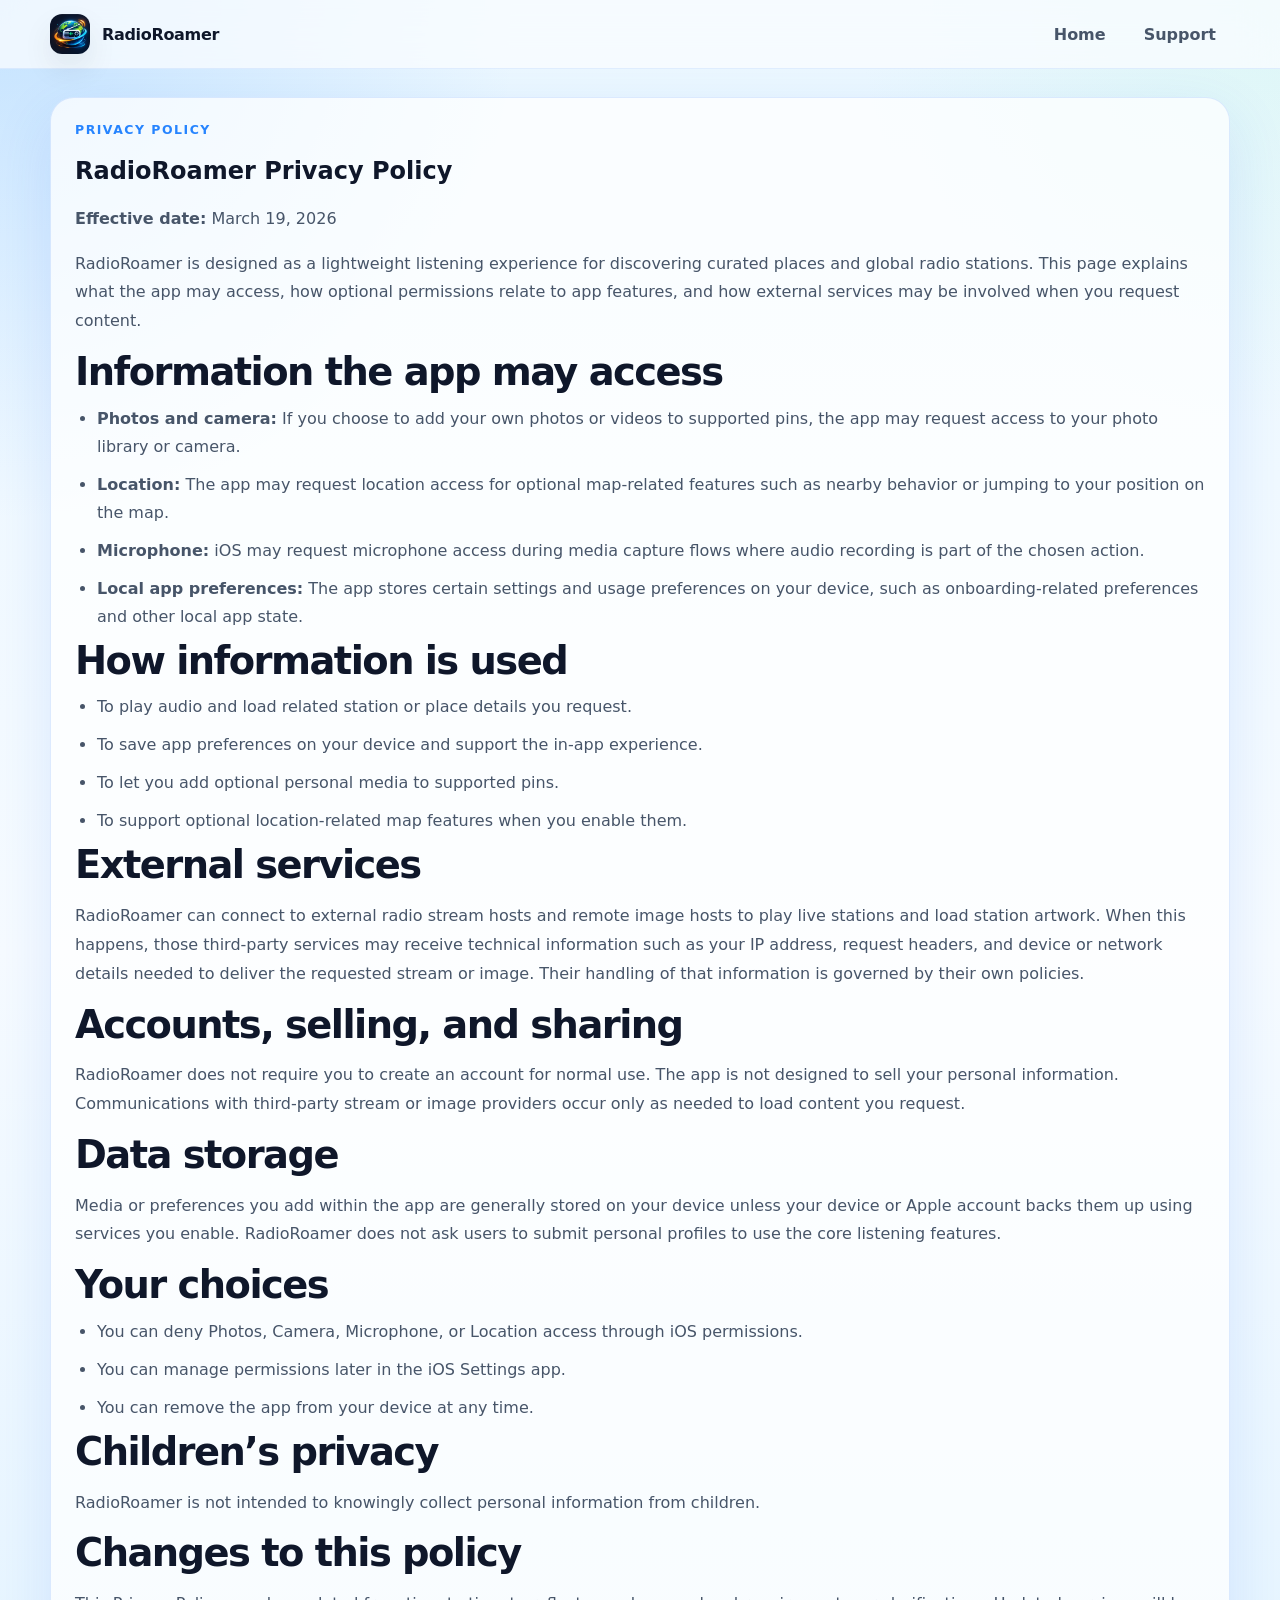
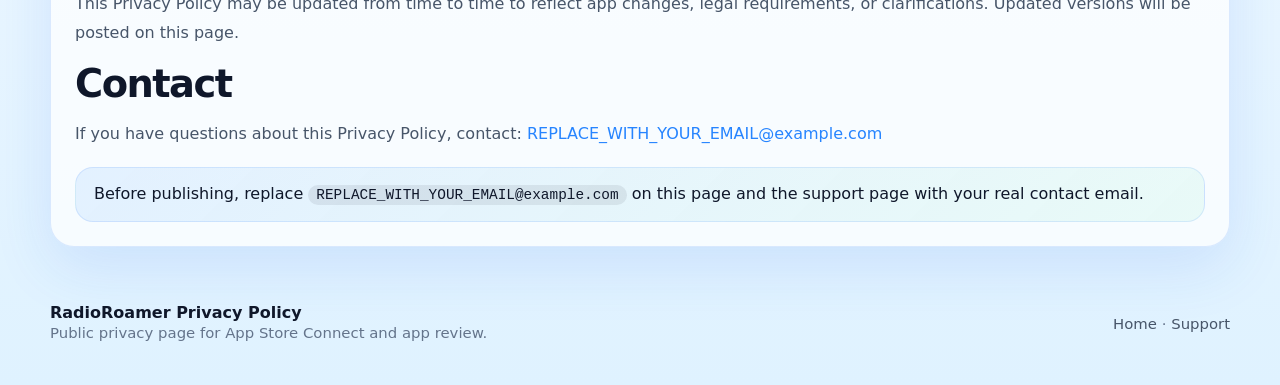
==== privacy/index.html @ 7af18050 "support_webpages" ====
<!doctype html>
<html lang="en">
<head>
  <meta charset="utf-8">
  <meta name="viewport" content="width=device-width, initial-scale=1">
  <title>RadioRoamer Privacy Policy</title>
  <meta name="description" content="Privacy Policy for the RadioRoamer iPhone app.">
  <link rel="stylesheet" href="../styles.css">
</head>
<body>
  <header class="site-header">
    <div class="container nav">
      <a class="brand" href="../">
        <span class="brand-mark"><img src="../assets/app-logo.png" alt="RadioRoamer app icon"></span>
        <span>RadioRoamer</span>
      </a>
      <nav class="nav-links" aria-label="Primary">
        <a href="../">Home</a>
        <a href="../support/">Support</a>
      </nav>
    </div>
  </header>

  <main class="section">
    <div class="container">
      <article class="card content-card">
        <div class="kicker">Privacy Policy</div>
        <h1>RadioRoamer Privacy Policy</h1>
        <p><strong>Effective date:</strong> March 19, 2026</p>
        <p>RadioRoamer is designed as a lightweight listening experience for discovering curated places and global radio stations. This page explains what the app may access, how optional permissions relate to app features, and how external services may be involved when you request content.</p>

        <h2>Information the app may access</h2>
        <ul>
          <li><strong>Photos and camera:</strong> If you choose to add your own photos or videos to supported pins, the app may request access to your photo library or camera.</li>
          <li><strong>Location:</strong> The app may request location access for optional map-related features such as nearby behavior or jumping to your position on the map.</li>
          <li><strong>Microphone:</strong> iOS may request microphone access during media capture flows where audio recording is part of the chosen action.</li>
          <li><strong>Local app preferences:</strong> The app stores certain settings and usage preferences on your device, such as onboarding-related preferences and other local app state.</li>
        </ul>

        <h2>How information is used</h2>
        <ul>
          <li>To play audio and load related station or place details you request.</li>
          <li>To save app preferences on your device and support the in-app experience.</li>
          <li>To let you add optional personal media to supported pins.</li>
          <li>To support optional location-related map features when you enable them.</li>
        </ul>

        <h2>External services</h2>
        <p>RadioRoamer can connect to external radio stream hosts and remote image hosts to play live stations and load station artwork. When this happens, those third-party services may receive technical information such as your IP address, request headers, and device or network details needed to deliver the requested stream or image. Their handling of that information is governed by their own policies.</p>

        <h2>Accounts, selling, and sharing</h2>
        <p>RadioRoamer does not require you to create an account for normal use. The app is not designed to sell your personal information. Communications with third-party stream or image providers occur only as needed to load content you request.</p>

        <h2>Data storage</h2>
        <p>Media or preferences you add within the app are generally stored on your device unless your device or Apple account backs them up using services you enable. RadioRoamer does not ask users to submit personal profiles to use the core listening features.</p>

        <h2>Your choices</h2>
        <ul>
          <li>You can deny Photos, Camera, Microphone, or Location access through iOS permissions.</li>
          <li>You can manage permissions later in the iOS Settings app.</li>
          <li>You can remove the app from your device at any time.</li>
        </ul>

        <h2>Children’s privacy</h2>
        <p>RadioRoamer is not intended to knowingly collect personal information from children.</p>

        <h2>Changes to this policy</h2>
        <p>This Privacy Policy may be updated from time to time to reflect app changes, legal requirements, or clarifications. Updated versions will be posted on this page.</p>

        <h2>Contact</h2>
        <p>If you have questions about this Privacy Policy, contact: <a href="mailto:REPLACE_WITH_YOUR_EMAIL@example.com">REPLACE_WITH_YOUR_EMAIL@example.com</a></p>

        <div class="callout">
          Before publishing, replace <span class="inline-code">REPLACE_WITH_YOUR_EMAIL@example.com</span> on this page and the support page with your real contact email.
        </div>
      </article>
    </div>
  </main>

  <footer class="footer">
    <div class="container footer-grid">
      <div>
        <strong>RadioRoamer Privacy Policy</strong><br>
        <span class="small">Public privacy page for App Store Connect and app review.</span>
      </div>
      <div class="small"><a href="../">Home</a> · <a href="../support/">Support</a></div>
    </div>
  </footer>
</body>
</html>
---- styles.css ----
:root {
  --bg: #eaf7ff;
  --bg-2: #dff2ff;
  --surface: rgba(255,255,255,0.72);
  --surface-strong: rgba(255,255,255,0.86);
  --surface-border: rgba(59, 130, 246, 0.16);
  --text: #0f172a;
  --muted: #475569;
  --muted-2: #64748b;
  --primary: #4ea3ff;
  --primary-strong: #2684ff;
  --accent: #ff9800;
  --accent-soft: rgba(255, 152, 0, 0.14);
  --green-soft: rgba(159, 243, 208, 0.3);
  --shadow: 0 20px 60px rgba(37, 99, 235, 0.12);
  --shadow-soft: 0 14px 30px rgba(15, 23, 42, 0.08);
  --radius-xl: 32px;
  --radius-lg: 24px;
  --radius-md: 18px;
  --max: 1180px;
}

* { box-sizing: border-box; }
html { scroll-behavior: smooth; }
body {
  margin: 0;
  font-family: Inter, ui-sans-serif, system-ui, -apple-system, BlinkMacSystemFont, "Segoe UI", sans-serif;
  color: var(--text);
  background:
    radial-gradient(circle at top left, rgba(78, 163, 255, 0.24), transparent 22%),
    radial-gradient(circle at top right, rgba(159, 243, 208, 0.18), transparent 18%),
    linear-gradient(180deg, var(--bg) 0%, #f6fbff 48%, var(--bg-2) 100%);
  min-height: 100vh;
}
img { max-width: 100%; display: block; }
a { color: var(--primary-strong); text-decoration: none; }
a:hover { text-decoration: underline; }
.container { width: min(calc(100% - 32px), var(--max)); margin: 0 auto; }

.site-header {
  position: sticky;
  top: 0;
  z-index: 30;
  backdrop-filter: blur(18px);
  background: rgba(250, 253, 255, 0.76);
  border-bottom: 1px solid rgba(59, 130, 246, 0.12);
}
.nav {
  display: flex;
  align-items: center;
  justify-content: space-between;
  gap: 16px;
  padding: 14px 0;
}
.brand {
  display: inline-flex;
  align-items: center;
  gap: 12px;
  color: var(--text);
  font-weight: 800;
  letter-spacing: -0.02em;
}
.brand:hover { text-decoration: none; }
.brand-mark {
  width: 40px;
  height: 40px;
  overflow: hidden;
  border-radius: 12px;
  box-shadow: var(--shadow-soft);
}
.nav-links {
  display: flex;
  flex-wrap: wrap;
  align-items: center;
  gap: 10px;
}
.nav-links a {
  color: var(--muted);
  font-weight: 600;
  padding: 10px 14px;
  border-radius: 999px;
}
.nav-links a:hover {
  text-decoration: none;
  background: rgba(255,255,255,0.72);
}
.nav-links .button-link {
  background: linear-gradient(135deg, var(--primary), #8dc9ff);
  color: white;
  box-shadow: var(--shadow-soft);
}
.nav-links .button-link:hover { opacity: 0.95; }

.hero { padding: 64px 0 40px; }
.hero-grid {
  display: grid;
  grid-template-columns: 1.02fr 0.98fr;
  gap: 28px;
  align-items: center;
}
.eyebrow {
  display: inline-flex;
  align-items: center;
  gap: 8px;
  padding: 9px 14px;
  border-radius: 999px;
  background: rgba(255,255,255,0.8);
  border: 1px solid var(--surface-border);
  color: var(--primary-strong);
  font-size: 0.93rem;
  font-weight: 700;
}
.hero h1 {
  margin: 18px 0 12px;
  font-size: clamp(2.6rem, 4vw, 4.4rem);
  line-height: 1.02;
  letter-spacing: -0.05em;
}
.lead {
  margin: 0;
  max-width: 60ch;
  color: var(--muted);
  line-height: 1.8;
  font-size: 1.06rem;
}
.hero-actions {
  display: flex;
  flex-wrap: wrap;
  gap: 12px;
  margin-top: 24px;
}
.button, .button-secondary {
  display: inline-flex;
  align-items: center;
  justify-content: center;
  min-height: 48px;
  padding: 0 18px;
  border-radius: 14px;
  font-weight: 800;
  text-decoration: none;
  transition: transform 120ms ease, box-shadow 120ms ease;
}
.button:hover, .button-secondary:hover {
  transform: translateY(-1px);
  text-decoration: none;
}
.button {
  background: linear-gradient(135deg, var(--accent), #ffb547);
  color: white;
  box-shadow: var(--shadow-soft);
}
.button-secondary {
  border: 1px solid var(--surface-border);
  background: rgba(255,255,255,0.72);
  color: var(--text);
}
.card {
  background: var(--surface);
  border: 1px solid var(--surface-border);
  border-radius: var(--radius-lg);
  box-shadow: var(--shadow);
}
.hero-panel {
  padding: 18px;
  background: linear-gradient(180deg, rgba(255,255,255,0.88), rgba(255,255,255,0.64));
}
.phone-stack {
  display: grid;
  grid-template-columns: 0.78fr 0.62fr;
  gap: 16px;
  align-items: end;
}
.phone-shot {
  border-radius: 32px;
  overflow: hidden;
  box-shadow: var(--shadow-soft);
  border: 1px solid rgba(59, 130, 246, 0.14);
  background: white;
}
.phone-shot.tall { transform: translateY(-10px); }
.metric-row {
  display: grid;
  grid-template-columns: repeat(3, 1fr);
  gap: 14px;
  margin-top: 16px;
}
.metric {
  padding: 14px;
  border-radius: 18px;
  background: rgba(255,255,255,0.76);
  border: 1px solid rgba(59, 130, 246, 0.12);
}
.metric strong {
  display: block;
  font-size: 1rem;
  margin-bottom: 4px;
}
.metric span {
  color: var(--muted-2);
  font-size: 0.92rem;
  line-height: 1.5;
}

.section { padding: 28px 0; }
.kicker {
  color: var(--primary-strong);
  text-transform: uppercase;
  letter-spacing: 0.12em;
  font-weight: 800;
  font-size: 0.78rem;
  margin-bottom: 10px;
}
.section h2 {
  margin: 0 0 12px;
  font-size: clamp(1.8rem, 3vw, 2.7rem);
  line-height: 1.06;
  letter-spacing: -0.04em;
}
.subhead {
  margin: 0 0 24px;
  max-width: 70ch;
  color: var(--muted);
  line-height: 1.8;
}

.feature-grid {
  display: grid;
  grid-template-columns: repeat(3, 1fr);
  gap: 18px;
}
.feature-card { padding: 22px; }
.feature-card h3 {
  margin: 0 0 8px;
  font-size: 1.1rem;
}
.feature-card p {
  margin: 0;
  line-height: 1.7;
  color: var(--muted);
}

.gallery-grid {
  display: grid;
  grid-template-columns: 1fr 1fr;
  gap: 18px;
}
.gallery-card {
  padding: 18px;
}
.gallery-card h3 {
  margin: 0 0 10px;
}
.gallery-shot {
  overflow: hidden;
  border-radius: 22px;
  border: 1px solid rgba(59, 130, 246, 0.12);
  background: white;
  box-shadow: var(--shadow-soft);
}
.gallery-shot img {
  width: 100%;
  height: auto;
}
.gallery-card p {
  margin: 12px 0 0;
  line-height: 1.7;
  color: var(--muted);
}

.two-col {
  display: grid;
  grid-template-columns: 1fr 1fr;
  gap: 18px;
}
.content-card, .list-card, .faq-card, .steps-card { padding: 24px; }
.content-card p, .list-card p, .faq-card p, .steps-card p {
  line-height: 1.8;
  color: var(--muted);
}
.list-card ul,
.content-card ul,
.steps-card ol {
  margin: 0;
  padding-left: 22px;
}
.list-card li,
.content-card li,
.steps-card li {
  margin: 0 0 10px;
  line-height: 1.75;
  color: var(--muted);
}
.notice,
.callout {
  margin-top: 18px;
  padding: 16px 18px;
  border-radius: 18px;
  background: linear-gradient(135deg, rgba(78, 163, 255, 0.12), rgba(159, 243, 208, 0.16));
  border: 1px solid rgba(59, 130, 246, 0.14);
}
.callout strong { display: block; margin-bottom: 6px; }
.inline-code {
  display: inline-block;
  padding: 2px 8px;
  border-radius: 999px;
  background: rgba(15, 23, 42, 0.08);
  font-family: ui-monospace, SFMono-Regular, Menlo, monospace;
  font-size: 0.9em;
}
.link-grid {
  display: grid;
  grid-template-columns: repeat(3, 1fr);
  gap: 14px;
}
.link-card {
  padding: 18px;
  border-radius: 20px;
  background: rgba(255,255,255,0.84);
  border: 1px solid var(--surface-border);
  box-shadow: var(--shadow-soft);
}
.link-card strong { display: block; margin-bottom: 6px; }
.small { color: var(--muted-2); font-size: 0.93rem; line-height: 1.6; }
.section-anchor {
  scroll-margin-top: 90px;
}
hr.soft {
  border: 0;
  border-top: 1px solid rgba(59, 130, 246, 0.12);
  margin: 20px 0;
}
.footer {
  padding: 28px 0 40px;
}
.footer-grid {
  display: flex;
  flex-wrap: wrap;
  justify-content: space-between;
  gap: 14px;
  align-items: center;
}
.footer a { color: var(--muted); }
.faq-grid {
  display: grid;
  grid-template-columns: 1fr 1fr;
  gap: 18px;
}
.faq-card h3 {
  margin: 0 0 8px;
  font-size: 1.05rem;
}
.highlight-list {
  display: grid;
  grid-template-columns: repeat(2, 1fr);
  gap: 14px;
}
.highlight-item {
  padding: 16px;
  border-radius: 18px;
  background: rgba(255,255,255,0.82);
  border: 1px solid rgba(59, 130, 246, 0.12);
}
.highlight-item strong { display: block; margin-bottom: 6px; }

@media (max-width: 980px) {
  .hero-grid,
  .feature-grid,
  .gallery-grid,
  .two-col,
  .faq-grid,
  .metric-row,
  .link-grid,
  .highlight-list {
    grid-template-columns: 1fr;
  }
  .phone-stack {
    grid-template-columns: 1fr 0.84fr;
  }
}

@media (max-width: 720px) {
  .nav {
    align-items: flex-start;
    flex-direction: column;
  }
  .hero { padding-top: 42px; }
  .hero h1 { font-size: 2.5rem; }
  .phone-stack { grid-template-columns: 1fr; }
  .phone-shot.tall { transform: none; }
}


.showcase-grid {
  display: grid;
  grid-template-columns: 0.72fr 1fr;
  gap: 18px;
  align-items: stretch;
}
.icon-card {
  display: flex;
  flex-direction: column;
  gap: 14px;
  padding: 18px;
  border-radius: 28px;
  background: linear-gradient(180deg, rgba(16, 24, 40, 0.98), rgba(15, 29, 61, 0.9));
  color: white;
  box-shadow: var(--shadow-soft);
}
.icon-card.compact {
  flex-direction: row;
  align-items: center;
  background: rgba(255,255,255,0.72);
  color: var(--text);
  border: 1px solid rgba(59, 130, 246, 0.12);
}
.icon-art {
  aspect-ratio: 1 / 1;
  width: 100%;
  max-width: 220px;
  margin: 0 auto;
  border-radius: 28px;
  overflow: hidden;
  background: rgba(255,255,255,0.08);
}
.icon-art.compact {
  width: 88px;
  min-width: 88px;
  max-width: 88px;
  border-radius: 22px;
  margin: 0;
}
.icon-art img {
  width: 100%;
  height: 100%;
  object-fit: cover;
}
.icon-copy {
  display: grid;
  gap: 6px;
}
.hero-shot img,
.support-shot img {
  width: 100%;
  height: 100%;
  object-fit: cover;
}
.support-hero-panel {
  display: grid;
  gap: 16px;
}

@media (max-width: 960px) {
  .showcase-grid,
  .hero-grid,
  .metric-row,
  .feature-grid,
  .gallery-grid,
  .two-col { grid-template-columns: 1fr; }
  .icon-card.compact { align-items: flex-start; }
}
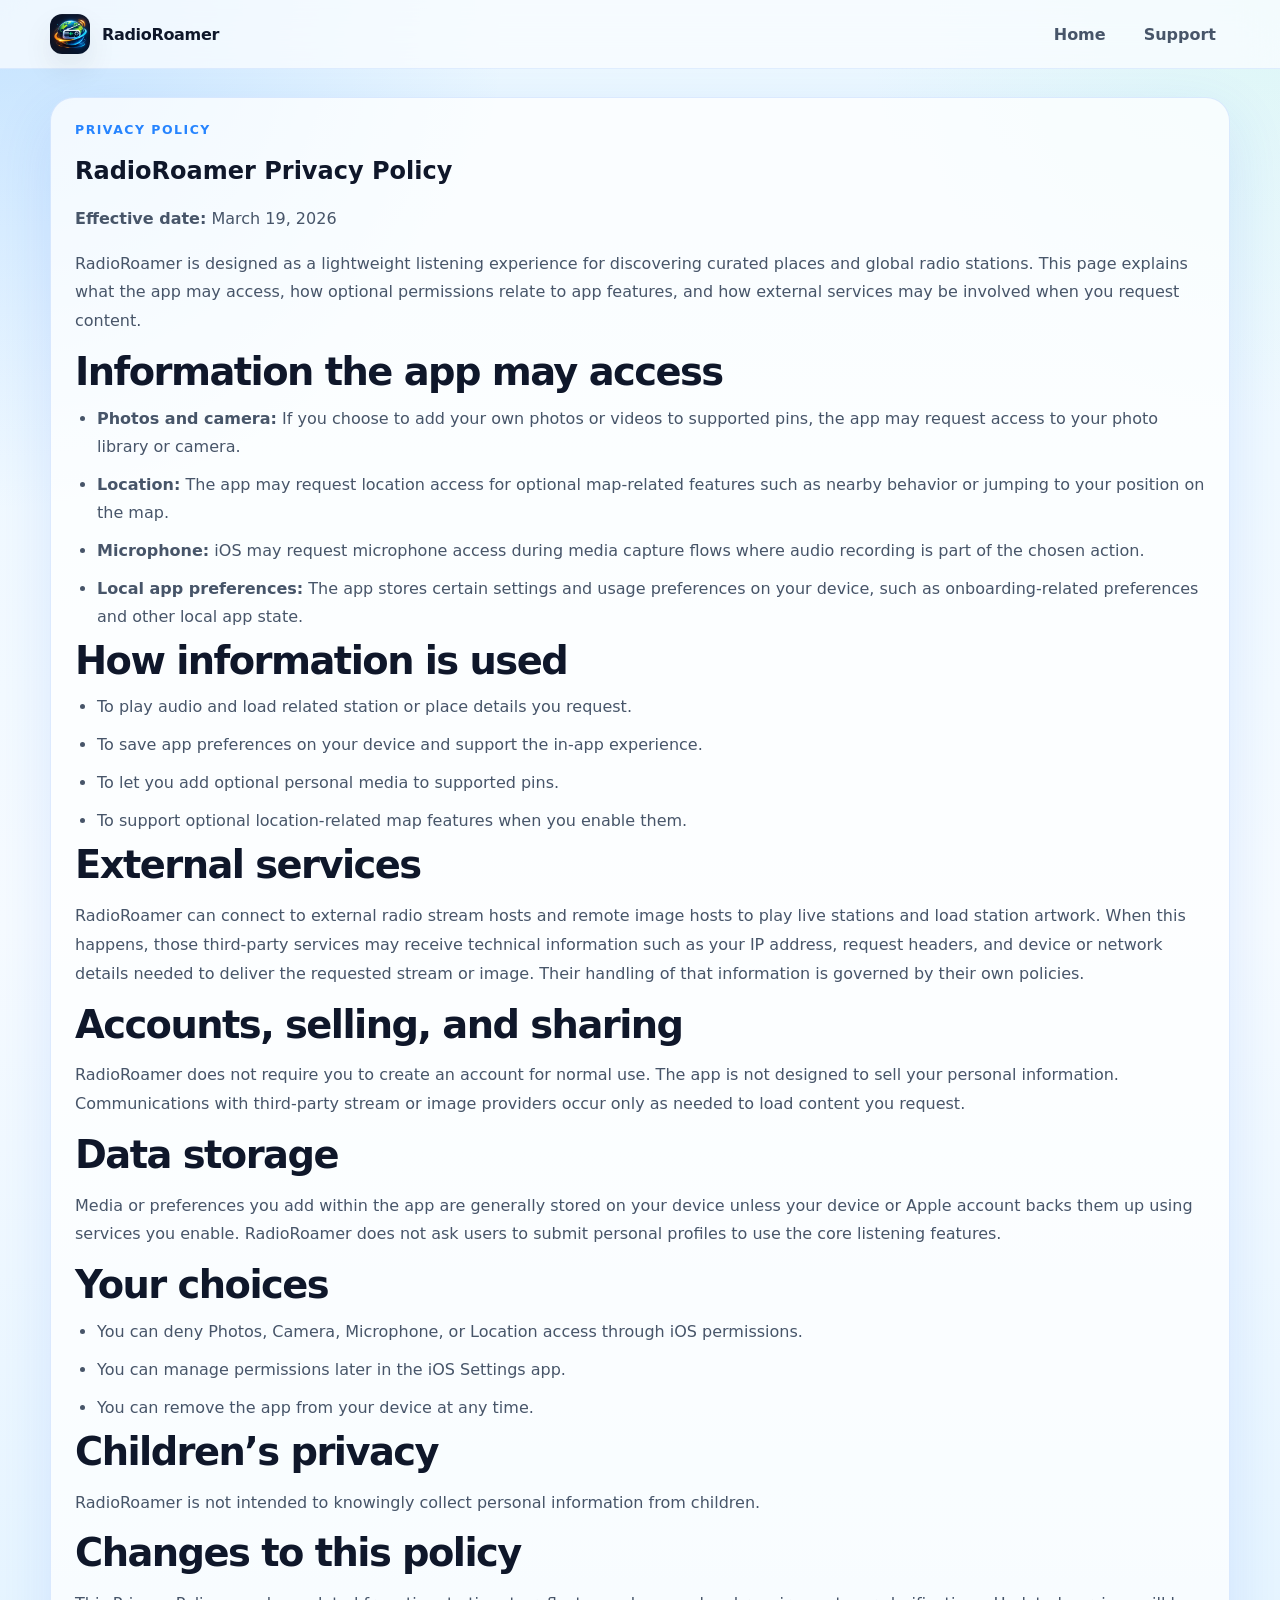
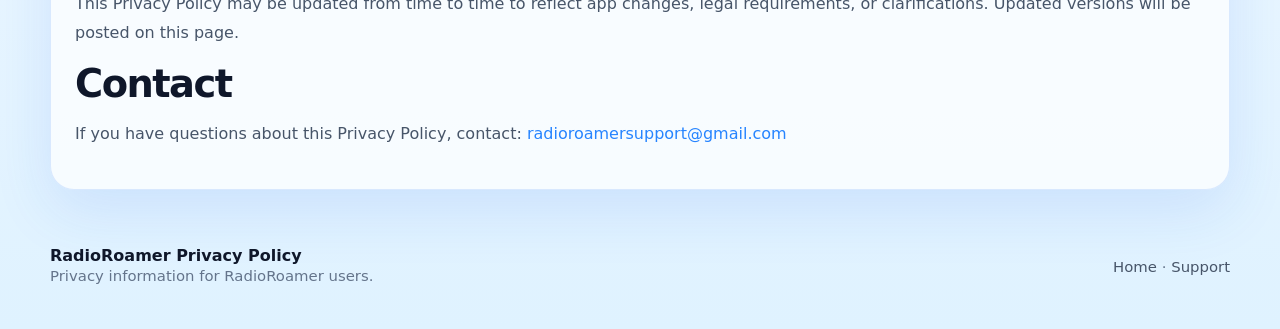
==== commit 502efa97: "update some information" ====
--- a/privacy/index.html
+++ b/privacy/index.html
@@ -5,13 +5,15 @@
   <meta name="viewport" content="width=device-width, initial-scale=1">
   <title>RadioRoamer Privacy Policy</title>
   <meta name="description" content="Privacy Policy for the RadioRoamer iPhone app.">
+  <link rel="icon" type="image/png" href="../assets/app-logo-v2.png?v=20260319b">
+  <link rel="apple-touch-icon" href="../assets/app-logo-v2.png?v=20260319b">
   <link rel="stylesheet" href="../styles.css">
 </head>
 <body>
   <header class="site-header">
     <div class="container nav">
       <a class="brand" href="../">
-        <span class="brand-mark"><img src="../assets/app-logo.png" alt="RadioRoamer app icon"></span>
+        <span class="brand-mark"><img src="../assets/app-logo-v2.png?v=20260319b" alt="RadioRoamer app icon"></span>
         <span>RadioRoamer</span>
       </a>
       <nav class="nav-links" aria-label="Primary">
@@ -68,11 +70,7 @@
         <p>This Privacy Policy may be updated from time to time to reflect app changes, legal requirements, or clarifications. Updated versions will be posted on this page.</p>
 
         <h2>Contact</h2>
-        <p>If you have questions about this Privacy Policy, contact: <a href="mailto:REPLACE_WITH_YOUR_EMAIL@example.com">REPLACE_WITH_YOUR_EMAIL@example.com</a></p>
-
-        <div class="callout">
-          Before publishing, replace <span class="inline-code">REPLACE_WITH_YOUR_EMAIL@example.com</span> on this page and the support page with your real contact email.
-        </div>
+        <p>If you have questions about this Privacy Policy, contact: <a href="mailto:radioroamersupport@gmail.com">radioroamersupport@gmail.com</a></p>
       </article>
     </div>
   </main>
@@ -81,7 +79,7 @@
     <div class="container footer-grid">
       <div>
         <strong>RadioRoamer Privacy Policy</strong><br>
-        <span class="small">Public privacy page for App Store Connect and app review.</span>
+        <span class="small">Privacy information for RadioRoamer users.</span>
       </div>
       <div class="small"><a href="../">Home</a> · <a href="../support/">Support</a></div>
     </div>
